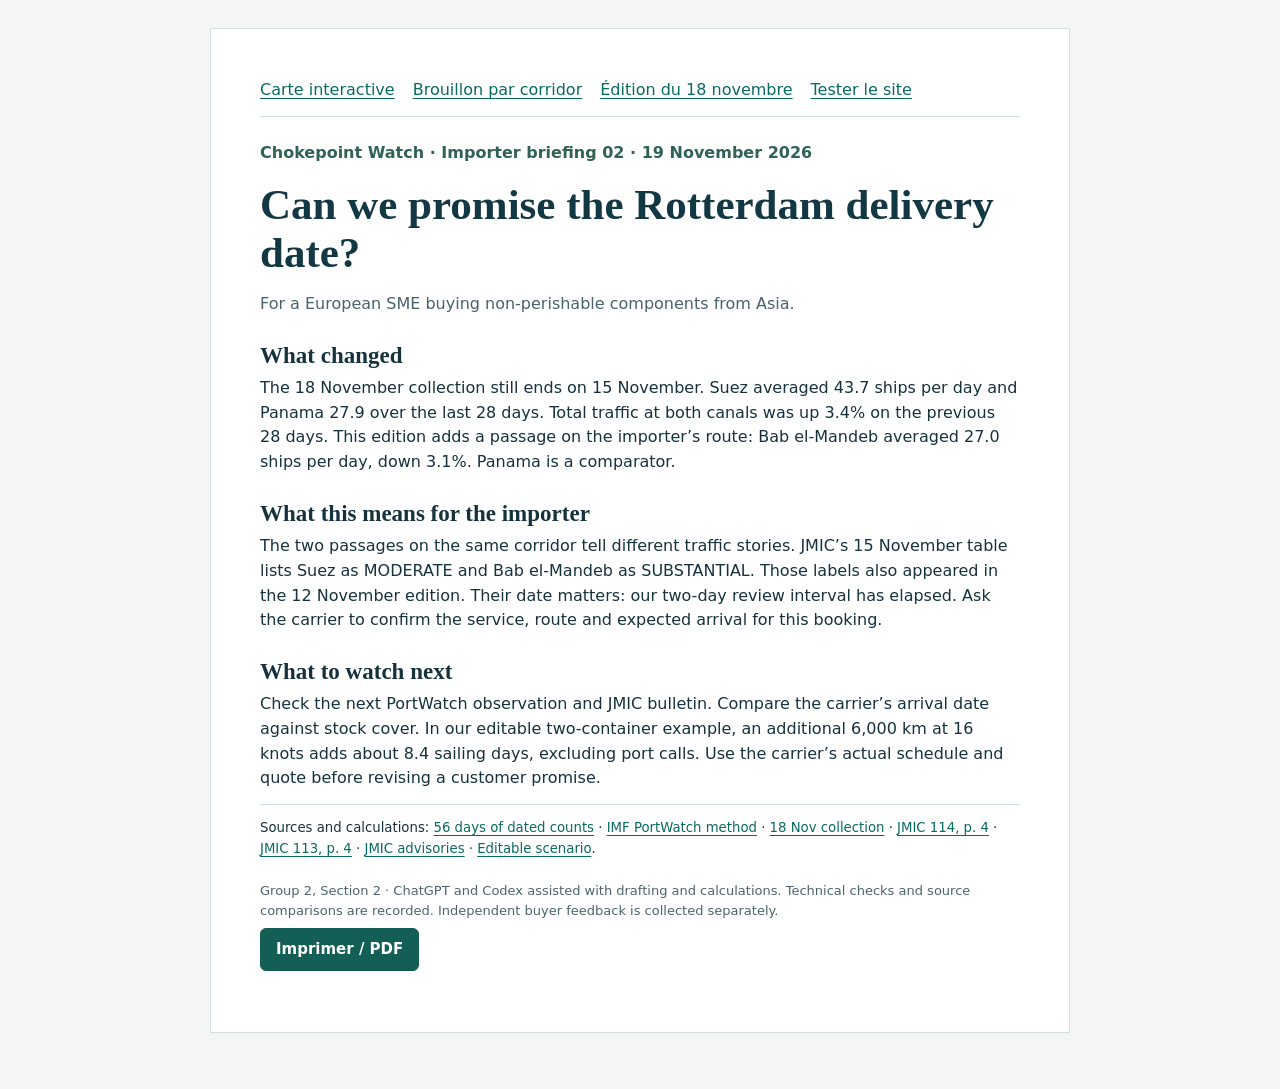
==== p1/briefing.html @ 7f422818 "P1: show dated JMIC levels, publish the buyer brief and add a visitor trial" ====
<!doctype html><html lang="en"><meta charset="utf-8"><meta name="viewport" content="width=device-width,initial-scale=1"><title>Chokepoint Watch | Importer briefing, 19 November 2026</title><link rel="stylesheet" href="edition.css"><main>
<nav aria-label="Navigation"><a href="../#observatoire">Carte interactive</a><a href="../#briefing">Brouillon par corridor</a><a href="../p0/briefing.html">Édition du 18 novembre</a><a href="test.html">Tester le site</a></nav>
<p class="edition">Chokepoint Watch · Importer briefing 02 · 19 November 2026</p>
<h1>Can we promise the Rotterdam delivery date?</h1><p class="meta">For a European SME buying non-perishable components from Asia.</p>
<section><h2>What changed</h2><p>The 18 November collection still ends on 15 November. Suez averaged 43.7 ships per day and Panama 27.9 over the last 28 days. Total traffic at both canals was up 3.4% on the previous 28 days. This edition adds a passage on the importer’s route: Bab el-Mandeb averaged 27.0 ships per day, down 3.1%. Panama is a comparator.</p></section>
<section><h2>What this means for the importer</h2><p>The two passages on the same corridor tell different traffic stories. JMIC’s 15 November table lists Suez as MODERATE and Bab el-Mandeb as SUBSTANTIAL. Those labels also appeared in the 12 November edition. Their date matters: our two-day review interval has elapsed. Ask the carrier to confirm the service, route and expected arrival for this booking.</p></section>
<section><h2>What to watch next</h2><p>Check the next PortWatch observation and JMIC bulletin. Compare the carrier’s arrival date against stock cover. In our editable two-container example, an additional 6,000 km at 16 knots adds about 8.4 sailing days, excluding port calls. Use the carrier’s actual schedule and quote before revising a customer promise.</p></section>
<p class="source">Sources and calculations: <a href="observations-56d.csv">56 days of dated counts</a> · <a href="https://portwatch.imf.org/pages/data-and-methodology">IMF PortWatch method</a> · <a href="https://github.com/bnikbds/chokepoint-watch/blob/fa57d6ccd78fdcd0eaa38f3a9afef79af24572f6/data/monitor.json">18 Nov collection</a> · <a href="https://www.ukmto.org/-/media/ukmto/products/update-114_jmic_advisory_15-nov.pdf?rev=be65cfbd755a41c4816feba6cef4401c#page=4">JMIC 114, p. 4</a> · <a href="https://www.ukmto.org/-/media/ukmto/products/jmic_advisory_update_113_12-nov.pdf?rev=7fe7908661f24d2ebb037b750628f240#page=4">JMIC 113, p. 4</a> · <a href="https://www.ukmto.org/partner-products/jmic-products/jmic-advisories">JMIC advisories</a> · <a href="../?exemple=cap#scenario">Editable scenario</a>.</p>
<footer>Group 2, Section 2 · ChatGPT and Codex assisted with drafting and calculations. Technical checks and source comparisons are recorded. Independent buyer feedback is collected separately.</footer><p class="actions"><button type="button" onclick="window.print()">Imprimer / PDF</button></p></main></html>
---- p1/edition.css ----
*{box-sizing:border-box}html{color-scheme:light}body{margin:0;background:#f3f6f5;color:#15323d;font:16px/1.55 system-ui,Arial,sans-serif}main{max-width:860px;margin:28px auto 56px;background:#fff;border:1px solid #d4e0dd;padding:clamp(20px,5vw,49px)}nav{display:flex;gap:18px;flex-wrap:wrap;border-bottom:1px solid #d3dedb;margin-bottom:24px;padding-bottom:13px}a{color:#086b62;text-underline-offset:3px}h1{font:600 clamp(31px,5vw,43px)/1.12 Georgia,serif;margin:.35em 0;color:#123843}h2{font:600 23px/1.2 Georgia,serif;margin:1.1em 0 .25em}p{margin:.38em 0 .8em}.edition{color:#306258;font-weight:650}.source{border-top:1px solid #d1dedb;padding-top:13px;font-size:.83rem}.note{padding:12px 16px;border-left:3px solid #208770;background:#eff6f2}.meta{color:#4a6269}.actions{display:flex;gap:12px;align-items:center;flex-wrap:wrap}button,.button{cursor:pointer;display:inline-block;border:1px solid #155b53;border-radius:6px;background:#135f56;color:white;font:600 15px/1.4 system-ui;padding:10px 15px;text-decoration:none}fieldset{border:0;border-top:1px solid #c9d8d3;margin:22px 0 0;padding:16px 0}legend{padding-right:10px;font-weight:700}label{display:block;font-weight:550;margin:12px 0 5px}input,select,textarea{font:inherit}select,textarea{width:100%;padding:8px;border:1px solid #99aba6;border-radius:4px;color:#183a41;background:white}textarea{min-height:65px}input[type=checkbox]{width:18px;height:18px;vertical-align:middle}small{color:#50636a}.success{font-weight:650;color:#145d53}footer{font-size:13px;margin-top:22px;color:#4b656a}@media print{@page{size:A4;margin:14mm}body,main{margin:0;padding:0;background:#fff;border:0;max-width:none}body{font-size:10.5pt;line-height:1.4}nav,.actions,.screen{display:none}h1{font-size:24pt}h2{font-size:14pt}a{color:#165951}.source,footer{font-size:8pt}p,section{break-inside:avoid}}
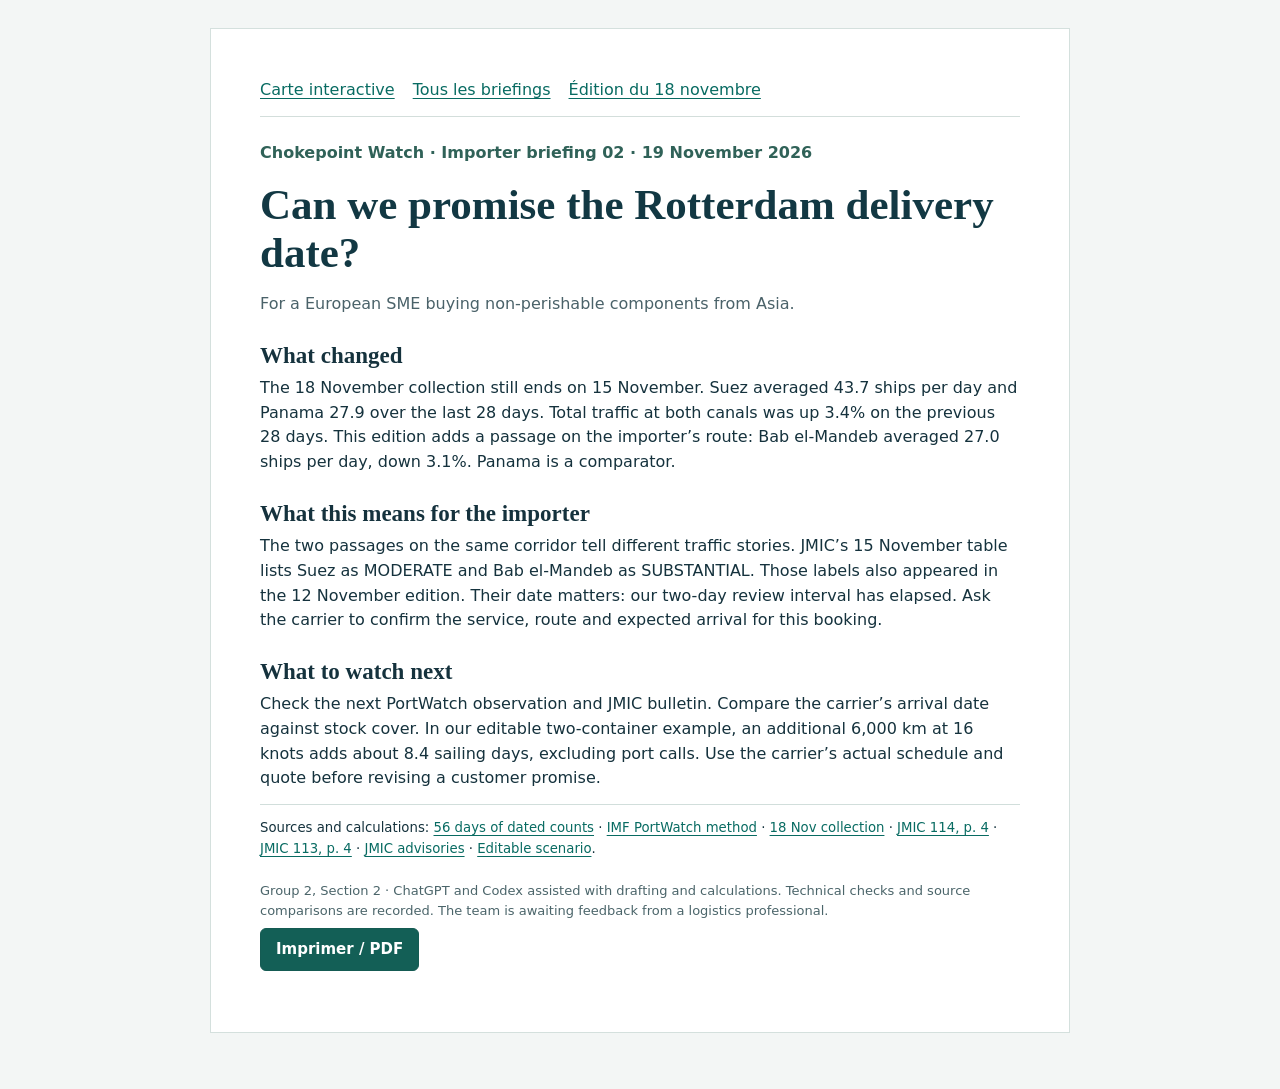
==== commit a8ec7044: "Refonte des parcours acheteur, historique annuel et contrôle des données" ====
--- a/p1/briefing.html
+++ b/p1/briefing.html
@@ -1,9 +1,9 @@
 <!doctype html><html lang="en"><meta charset="utf-8"><meta name="viewport" content="width=device-width,initial-scale=1"><title>Chokepoint Watch | Importer briefing, 19 November 2026</title><link rel="stylesheet" href="edition.css"><main>
-<nav aria-label="Navigation"><a href="../#observatoire">Carte interactive</a><a href="../#briefing">Brouillon par corridor</a><a href="../p0/briefing.html">Édition du 18 novembre</a><a href="test.html">Tester le site</a></nav>
+<nav aria-label="Navigation"><a href="../#observatoire">Carte interactive</a><a href="../#briefing">Tous les briefings</a><a href="../p0/briefing.html">Édition du 18 novembre</a></nav>
 <p class="edition">Chokepoint Watch · Importer briefing 02 · 19 November 2026</p>
 <h1>Can we promise the Rotterdam delivery date?</h1><p class="meta">For a European SME buying non-perishable components from Asia.</p>
 <section><h2>What changed</h2><p>The 18 November collection still ends on 15 November. Suez averaged 43.7 ships per day and Panama 27.9 over the last 28 days. Total traffic at both canals was up 3.4% on the previous 28 days. This edition adds a passage on the importer’s route: Bab el-Mandeb averaged 27.0 ships per day, down 3.1%. Panama is a comparator.</p></section>
 <section><h2>What this means for the importer</h2><p>The two passages on the same corridor tell different traffic stories. JMIC’s 15 November table lists Suez as MODERATE and Bab el-Mandeb as SUBSTANTIAL. Those labels also appeared in the 12 November edition. Their date matters: our two-day review interval has elapsed. Ask the carrier to confirm the service, route and expected arrival for this booking.</p></section>
 <section><h2>What to watch next</h2><p>Check the next PortWatch observation and JMIC bulletin. Compare the carrier’s arrival date against stock cover. In our editable two-container example, an additional 6,000 km at 16 knots adds about 8.4 sailing days, excluding port calls. Use the carrier’s actual schedule and quote before revising a customer promise.</p></section>
 <p class="source">Sources and calculations: <a href="observations-56d.csv">56 days of dated counts</a> · <a href="https://portwatch.imf.org/pages/data-and-methodology">IMF PortWatch method</a> · <a href="https://github.com/bnikbds/chokepoint-watch/blob/fa57d6ccd78fdcd0eaa38f3a9afef79af24572f6/data/monitor.json">18 Nov collection</a> · <a href="https://www.ukmto.org/-/media/ukmto/products/update-114_jmic_advisory_15-nov.pdf?rev=be65cfbd755a41c4816feba6cef4401c#page=4">JMIC 114, p. 4</a> · <a href="https://www.ukmto.org/-/media/ukmto/products/jmic_advisory_update_113_12-nov.pdf?rev=7fe7908661f24d2ebb037b750628f240#page=4">JMIC 113, p. 4</a> · <a href="https://www.ukmto.org/partner-products/jmic-products/jmic-advisories">JMIC advisories</a> · <a href="../?exemple=cap#scenario">Editable scenario</a>.</p>
-<footer>Group 2, Section 2 · ChatGPT and Codex assisted with drafting and calculations. Technical checks and source comparisons are recorded. Independent buyer feedback is collected separately.</footer><p class="actions"><button type="button" onclick="window.print()">Imprimer / PDF</button></p></main></html>
+<footer>Group 2, Section 2 · ChatGPT and Codex assisted with drafting and calculations. Technical checks and source comparisons are recorded. The team is awaiting feedback from a logistics professional.</footer><p class="actions"><button type="button" onclick="window.print()">Imprimer / PDF</button></p></main></html>
